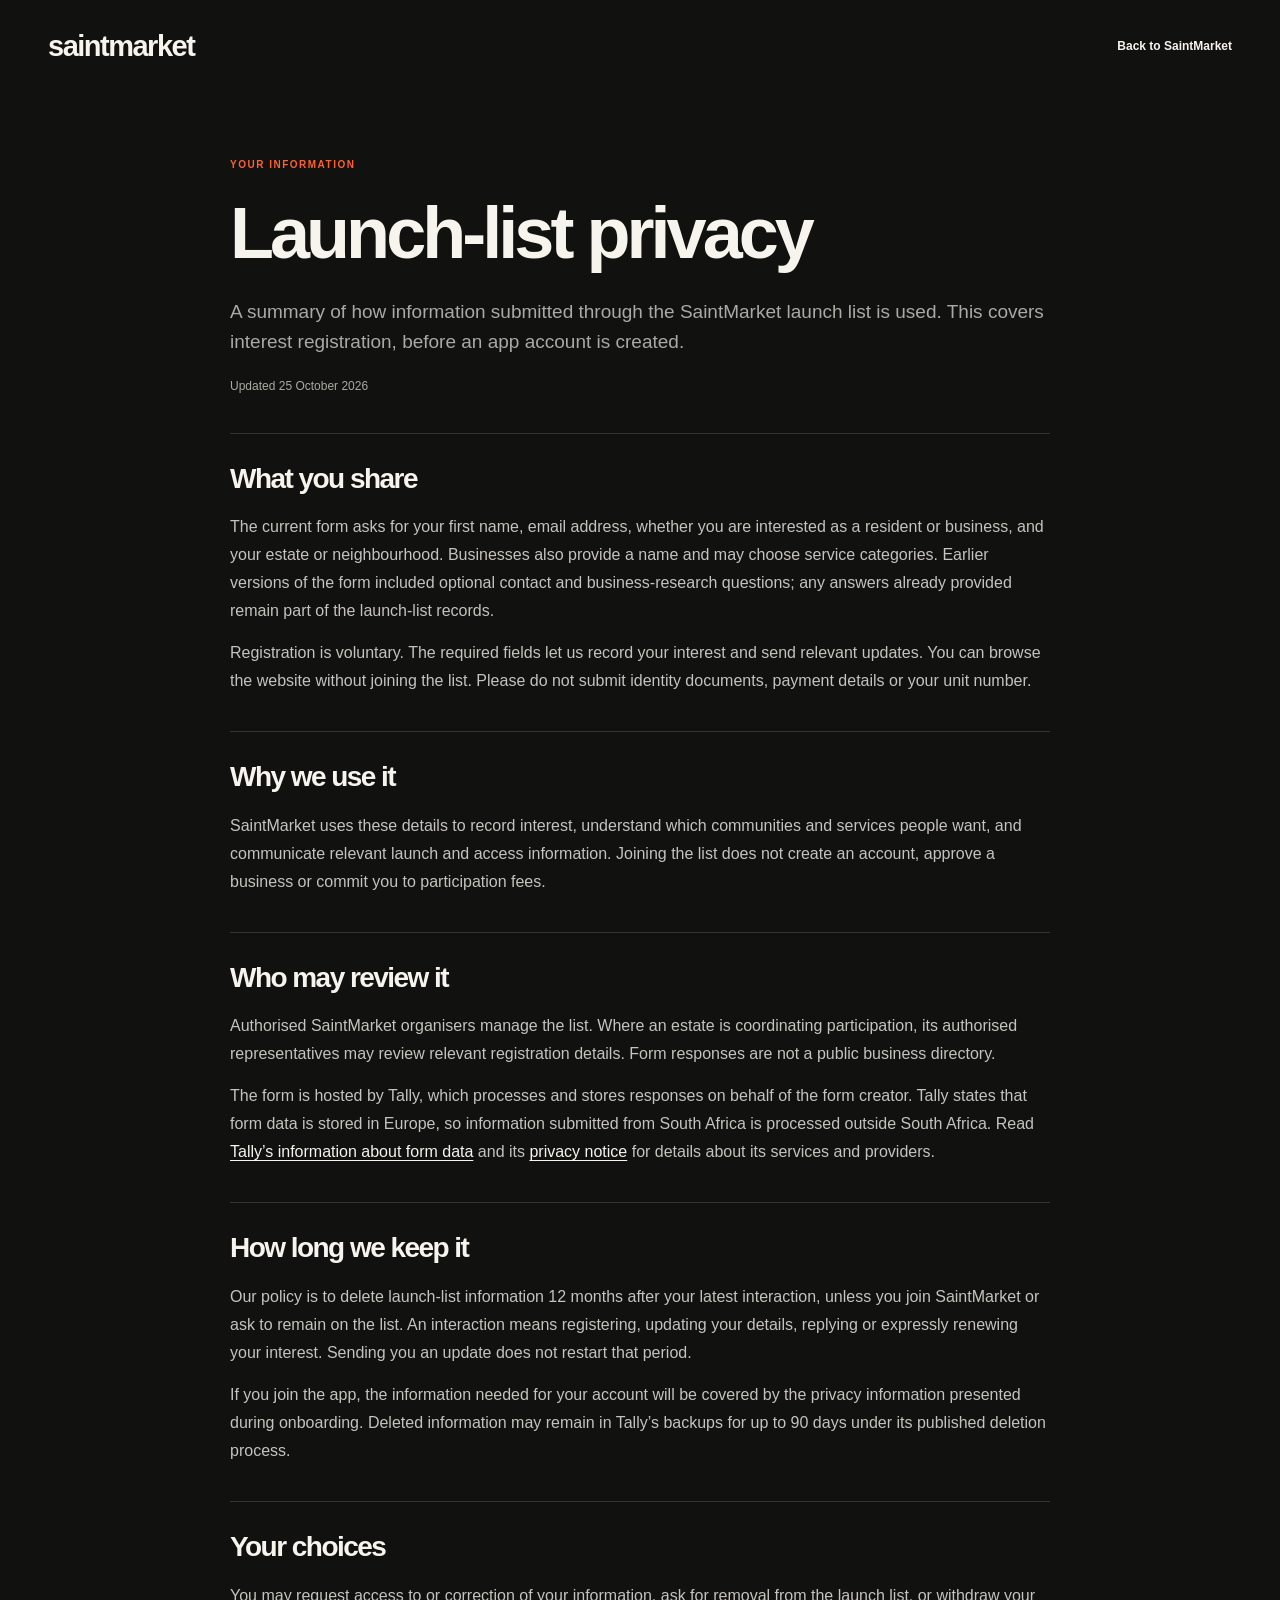
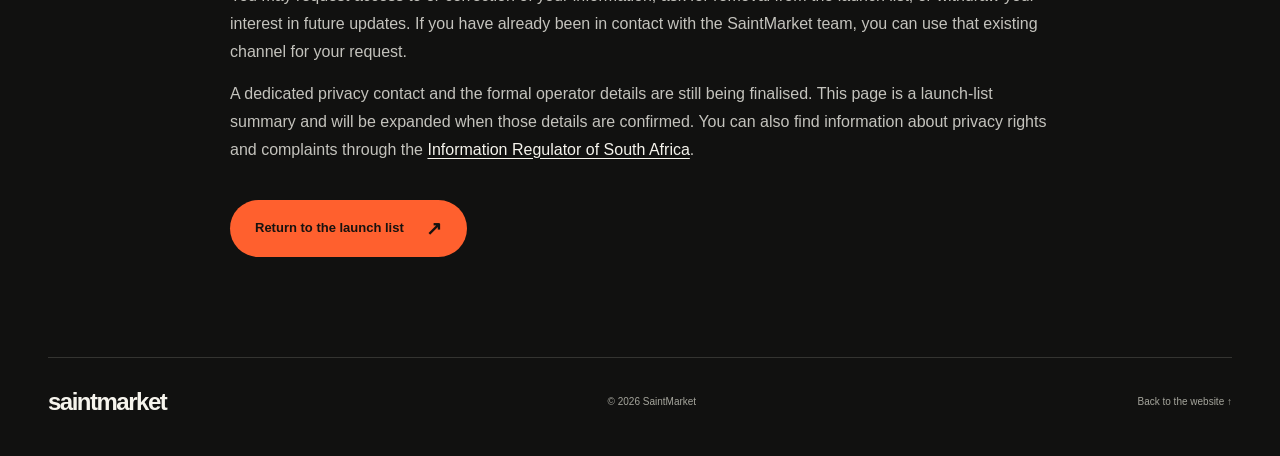
==== saintmarket 2/privacy.html @ 4dee45d3 "Clean up SaintMarket previews and add team and privacy information" ====
<!doctype html>
<html lang="en">
<head>
<meta charset="utf-8"><meta name="viewport" content="width=device-width,initial-scale=1">
<title>SaintMarket — Launch-list privacy</title>
<meta name="description" content="How SaintMarket uses launch-list information, who may review it and how long it is kept.">
<link rel="canonical" href="https://saintmarket.vercel.app/privacy.html">
<meta name="theme-color" content="#111110">
<link rel="icon" href="assets/favicon.svg" type="image/svg+xml">
<link rel="stylesheet" href="styles.css?v=9-trust">
</head>
<body>
<a class="skip" href="#main">Skip to content</a>
<header class="site-header"><a class="wordmark" href="/" aria-label="SaintMarket home">saintmarket</a><a class="text-link" href="/">Back to SaintMarket</a></header>
<main id="main" class="privacy-page wrap">
<p class="eyebrow">YOUR INFORMATION</p><h1>Launch-list privacy</h1>
<p class="privacy-intro">A summary of how information submitted through the SaintMarket launch list is used. This covers interest registration, before an app account is created.</p>
<p class="privacy-date">Updated 25 October 2026</p>
<section><h2>What you share</h2><p>The current form asks for your first name, email address, whether you are interested as a resident or business, and your estate or neighbourhood. Businesses also provide a name and may choose service categories. Earlier versions of the form included optional contact and business-research questions; any answers already provided remain part of the launch-list records.</p><p>Registration is voluntary. The required fields let us record your interest and send relevant updates. You can browse the website without joining the list. Please do not submit identity documents, payment details or your unit number.</p></section>
<section><h2>Why we use it</h2><p>SaintMarket uses these details to record interest, understand which communities and services people want, and communicate relevant launch and access information. Joining the list does not create an account, approve a business or commit you to participation fees.</p></section>
<section><h2>Who may review it</h2><p>Authorised SaintMarket organisers manage the list. Where an estate is coordinating participation, its authorised representatives may review relevant registration details. Form responses are not a public business directory.</p><p>The form is hosted by Tally, which processes and stores responses on behalf of the form creator. Tally states that form data is stored in Europe, so information submitted from South Africa is processed outside South Africa. Read <a href="https://tally.so/help/gdpr" target="_blank" rel="noopener noreferrer">Tally’s information about form data</a> and its <a href="https://tally.so/help/privacy-policy" target="_blank" rel="noopener noreferrer">privacy notice</a> for details about its services and providers.</p></section>
<section><h2>How long we keep it</h2><p>Our policy is to delete launch-list information 12 months after your latest interaction, unless you join SaintMarket or ask to remain on the list. An interaction means registering, updating your details, replying or expressly renewing your interest. Sending you an update does not restart that period.</p><p>If you join the app, the information needed for your account will be covered by the privacy information presented during onboarding. Deleted information may remain in Tally’s backups for up to 90 days under its published deletion process.</p></section>
<section><h2>Your choices</h2><p>You may request access to or correction of your information, ask for removal from the launch list, or withdraw your interest in future updates. If you have already been in contact with the SaintMarket team, you can use that existing channel for your request.</p><p>A dedicated privacy contact and the formal operator details are still being finalised. This page is a launch-list summary and will be expanded when those details are confirmed. You can also find information about privacy rights and complaints through the <a href="https://inforegulator.org.za/contact-us/" target="_blank" rel="noopener noreferrer">Information Regulator of South Africa</a>.</p></section>
<a class="button button-orange" href="https://tally.so/r/VL27Kj" target="_blank" rel="noopener noreferrer">Return to the launch list <span aria-hidden="true">↗</span></a>
</main>
<footer class="wrap"><a class="wordmark" href="/">saintmarket</a><span>© 2026 SaintMarket</span><a href="/">Back to the website ↑</a></footer>
</body></html>
---- saintmarket 2/styles.css ----
@charset "UTF-8";
/* Shared launch-list styling follows SaintMarket's charcoal, cream and orange palette. */
:root{--bg:#111110;--ink:#f6f4ed;--muted:#aaa9a2;--orange:#ff602e;--line:#343431;--paper:#f0eee6;--radius:28px;--max:1320px}*{box-sizing:border-box}html{scroll-behavior:smooth;scroll-padding-top:104px}body{margin:0;background:var(--bg);color:var(--ink);font-family:Arial,Helvetica,sans-serif;-webkit-font-smoothing:antialiased}a{color:inherit;text-decoration:none}button{font:inherit}button,a{-webkit-tap-highlight-color:transparent}button{cursor:pointer}button:focus-visible,a:focus-visible,[tabindex]:focus-visible{outline:3px solid var(--orange);outline-offset:5px}img{display:block;width:100%;height:auto}h1,h2,h3,p{margin:0}h1,h2,h3{font-weight:600;letter-spacing:-.055em}p{line-height:1.6}em{font-style:normal;color:var(--orange)}.wrap{width:min(var(--max),calc(100% - 96px));margin-inline:auto}.section-space{padding-block:110px}.eyebrow,.chapter,.story-kicker{font-size:10px;letter-spacing:.15em;font-weight:700;line-height:1.5}.eyebrow{color:var(--orange);margin-bottom:24px}.site-header{height:92px;max-width:1500px;padding:0 48px;display:flex;align-items:center;justify-content:space-between;gap:24px;margin:auto}.wordmark{font-size:29px;letter-spacing:-1.5px;font-weight:800;white-space:nowrap}.wordmark span{font-size:12px;color:var(--orange);vertical-align:top;display:inline-block;margin:5px 0 0 4px;letter-spacing:0}.site-header nav{display:flex;gap:30px;font-size:13px;color:#c4c3bd}.site-header nav a:hover,.text-link:hover{color:var(--orange)}.button{display:inline-flex;align-items:center;justify-content:center;gap:22px;border-radius:40px;padding:19px 25px;font-size:13px;font-weight:700;line-height:1.2;min-height:48px;transition:transform .2s,background .2s}.button:hover{transform:translateY(-3px)}.button span{font-size:19px;line-height:1}.button-small{padding:13px 20px;font-size:12px}.button-light{background:var(--ink);color:var(--bg)}.button-orange{background:var(--orange);color:#17120f}.button-orange:hover{background:#ff7e50}.button-dark{background:var(--bg);color:var(--ink)}.skip{position:fixed;left:12px;top:-100px;z-index:99;padding:14px;background:white;color:black}.skip:focus{top:10px}.hero{padding-top:30px}.launch-label{display:flex;gap:9px;align-items:center;justify-content:center;border:1px solid #41413a;border-radius:30px;width:fit-content;margin:0 auto;font-size:9px;letter-spacing:.1em;padding:10px 16px}.launch-label>span:last-child{margin-left:14px}.live-dot,.status-dot{display:inline-block;width:7px;height:7px;border-radius:50%;background:var(--orange);flex-shrink:0}.live-dot{box-shadow:0 0 0 4px #ff602e15}.hero-layout{display:grid;grid-template-columns:1fr 1fr;gap:12px;align-items:center;padding:66px 0 62px}.hero-copy{position:relative;z-index:2}.hero h1{font-size:clamp(65px,7.3vw,108px);line-height:.94;letter-spacing:-.073em}.hero .lead{font-size:16px;line-height:1.65;color:#b6b5ae;max-width:440px;margin-top:27px}.hero-actions{display:flex;flex-wrap:wrap;align-items:center;gap:22px;margin-top:30px}.text-link{display:inline-flex;align-items:center;gap:12px;font-size:12px;font-weight:600;min-height:44px}.fine{font-size:10px;color:#9b9a92;line-height:1.6}.hero .fine{margin-top:17px}.fine span{margin:0 8px}.hero-stage{height:600px;position:relative;isolation:isolate}.device{padding:7px;background:#20201f;border:1px solid #62625c;border-radius:36px;box-shadow:0 22px 50px #0003;overflow:hidden}.device img{border-radius:29px;background:#f7f7f7}.hero-front{position:absolute;width:47%;max-width:292px;top:57px;left:42%;transform:rotate(8deg);z-index:2}.hero-back{position:absolute;width:43%;max-width:266px;left:8%;top:17px;transform:rotate(-12deg);z-index:1}.hero-glow{position:absolute;width:92%;aspect-ratio:1;top:23px;left:3%;border-radius:50%;background:radial-gradient(circle,#ff602e33 0,#ff602e10 45%,transparent 68%);z-index:-1}.orbit{position:absolute;border:1px solid #6f422f;border-radius:50%;width:91%;aspect-ratio:1;left:4%;top:43px;z-index:-1}.orbit-two{width:115%;left:-8%;top:-20px;border-color:#343029}.floating-note{position:absolute;display:flex;gap:12px;align-items:center;background:var(--ink);color:#191917;padding:15px 19px;border-radius:13px;font-size:11px;line-height:1.6;box-shadow:0 15px 36px #0003;z-index:3}.floating-note strong{font-weight:600}.note-icon{border-radius:50%;width:31px;height:31px;background:#ffe0d2;color:#d34214;display:grid;place-items:center;font-size:19px}.note-top{right:-5px;top:33px;transform:rotate(3deg)}.note-bottom{bottom:26px;left:0;transform:rotate(-4deg)}.note-bottom .status-dot{background:#638332;box-shadow:0 0 0 6px #e2e9d4;margin:0 7px}.stage-caption{position:absolute;right:0;bottom:-10px;font-size:8px;color:#92918a;letter-spacing:.15em}.hero-baseline{display:flex;justify-content:space-between;align-items:center;padding:24px 0;border-top:1px solid var(--line);font-size:8px;letter-spacing:.14em;color:#a8a79e}.hero-baseline a span{display:inline-block;margin-left:15px;color:var(--orange);font-size:18px}.category-strip{margin-top:20px;background:var(--orange);color:#18140f;display:flex;justify-content:center;gap:32px;align-items:center;padding:21px 24px;font-size:13px;font-weight:600;overflow:hidden}.category-strip i{font-style:normal;font-size:22px}.section-heading{display:flex;gap:50px;justify-content:space-between;align-items:flex-end;margin-bottom:45px}.section-heading>div{flex:1}.section-heading>p,.section-heading>div+div{max-width:360px}.section-heading p:not(.eyebrow){font-size:14px;color:var(--muted);line-height:1.7}.section-heading h2,h2{font-size:clamp(40px,4.5vw,66px);line-height:1.03}.muted-heading{color:#85857e}.feature-tabs{display:flex;justify-content:center;gap:7px;width:fit-content;margin:0 auto 26px;padding:7px;border:1px solid #353530;border-radius:40px;background:#1b1b19}.feature-tabs button{border:0;background:transparent;color:#babbb2;padding:14px 23px;border-radius:28px;font-size:12px;min-height:44px;transition:background .2s,color .2s}.feature-tabs button[aria-selected=true]{background:var(--orange);color:#161310}.feature-tabs button:hover:not([aria-selected=true]){background:#33332f;color:white}.feature-tabs button span{margin-right:8px;font-size:16px}.feature-panel{min-height:580px;display:grid;grid-template-columns:44% 56%;border-radius:var(--radius);overflow:hidden;background:var(--paper);color:#1a1b16}.panel-copy{padding:64px 0 60px 55px;position:relative;z-index:2}.chapter{color:#776f61;font-size:9px}.panel-copy h3{font-size:clamp(32px,3.3vw,46px);line-height:1.08;margin:32px 0 24px}.panel-copy>p{font-size:14px;color:#6b6a61;max-width:360px}.panel-copy ul{list-style:none;padding:0;margin:26px 0 22px;font-size:11px;line-height:2.4}.panel-copy li::before{content:'↗';margin-right:12px;color:#cd4920}.round-link{display:flex;gap:18px;align-items:center;font-size:12px;font-weight:600}.round-link span{border:1px solid #b7b6ac;display:grid;place-items:center;border-radius:50%;height:34px;width:34px;font-size:17px}.panel-stage{position:relative;overflow:hidden;isolation:isolate;min-height:580px}.panel-ring{border-radius:50%;background:#deded0;width:480px;aspect-ratio:1;position:absolute;top:70px;left:10%;z-index:-1}.panel-big-word{position:absolute;top:32px;left:18%;font-size:100px;font-weight:700;letter-spacing:-.08em;color:#d4d3c6;z-index:-1}.panel-primary{position:absolute;width:235px;top:128px;left:17%;transform:rotate(-8deg);z-index:1}.panel-secondary{position:absolute;width:215px;top:91px;left:51%;transform:rotate(9deg)}.panel-tag{position:absolute;left:12%;bottom:35px;background:#fffdf6;box-shadow:0 8px 40px #0001;padding:15px 19px;border-radius:12px;display:flex;align-items:center;gap:10px;z-index:2;font-size:11px}.screen-caption{text-align:center;color:#85857d;font-size:9px;margin-top:15px}.feature-stories{padding-bottom:10px}.feature-stories .section-heading{align-items:end}.story-grid{display:grid;grid-template-columns:1fr 1fr;gap:20px}.story{border-radius:var(--radius);overflow:hidden;min-width:0;position:relative}.story-copy{padding:40px 42px 0;position:relative;z-index:3}.story-kicker{font-size:9px;letter-spacing:.12em;opacity:.68}.story h3{font-size:38px;line-height:1.05;margin:16px 0}.story p{font-size:13px;line-height:1.65;max-width:340px;opacity:.74}.story-art{height:340px;position:relative;margin-top:25px;overflow:hidden;isolation:isolate}.story-shop{background:#f6a986;color:#3b2016}.story-book{background:#dfded5;color:#292b21}.story-track{background:#232821;color:#eff1e6}.story-community{background:#d5ddbf;color:#293020}.story-device{position:absolute;width:234px;left:50%;top:22px;transform:translateX(-50%) rotate(-8deg);border-radius:31px;padding:6px}.story-device img{border-radius:25px}.art-outline{position:absolute;font-size:142px;letter-spacing:-.07em;line-height:1;left:50%;transform:translateX(-50%) rotate(-12deg);top:70px;color:transparent;-webkit-text-stroke:1px #b7603c;z-index:-1;font-weight:800}.art-sticker{position:absolute;right:24px;top:150px;background:#ff6236;color:#351b11;width:104px;height:104px;border-radius:50%;display:grid;place-items:center;transform:rotate(15deg);font-size:11px;font-weight:700;text-align:center;line-height:1.5}.booking-back{position:absolute;width:209px;left:14%;top:5px;transform:rotate(-10deg)}.booking-front{position:absolute;width:211px;left:48%;top:64px;transform:rotate(9deg)}.tracking-art .story-device{transform:translateX(-50%) rotate(8deg)}.route-path{position:absolute;border:2px dashed #727c4c;width:80%;height:190px;top:80px;left:10%;border-radius:90px;transform:rotate(-18deg)}.delivery-label{position:absolute;left:22px;top:214px;z-index:2;border-radius:11px;padding:13px 18px;background:#e3e9cb;color:#272f18;font-size:10px;box-shadow:0 10px 30px #0002;transform:rotate(-5deg)}.delivery-label span{font-size:18px;margin-right:10px}.community-circle{border:1px solid #b0bba1;border-radius:50%;position:absolute;width:360px;aspect-ratio:1;top:20px;left:50%;transform:translateX(-50%);z-index:-1}.circle-two{width:490px;top:-45px}.community-art .story-device{transform:translateX(-50%) rotate(6deg)}.community-sticker{position:absolute;right:28px;top:168px;transform:rotate(-9deg);background:#edf0df;padding:17px 21px;border-radius:15px;font-size:25px;font-weight:600;line-height:1;letter-spacing:-1.4px;box-shadow:0 8px 30px #0001}.local-section{text-align:center}.local-section h2{max-width:830px;margin:auto}.stats{display:grid;grid-template-columns:repeat(3,1fr);margin:54px 0 26px;border-block:1px solid var(--line);padding:30px 0}.stats>div+div{border-left:1px solid var(--line)}.stats strong{display:block;font-size:65px;letter-spacing:-.06em;font-weight:500;line-height:1.1}.stats span{display:block;margin-top:10px;color:var(--muted);font-size:10px}.business-section{background:#1a1b18;border-block:1px solid #2e3029}.business-section .text-link{margin-top:15px;color:var(--orange)}.business-grid{display:grid;grid-template-columns:repeat(3,1fr);column-gap:50px;row-gap:37px;margin-top:57px}.business-grid article{border-top:1px solid #414338;padding-top:20px}.business-grid article>span{font-size:8px;color:#a5ac93;letter-spacing:.14em}.business-grid h3{font-size:23px;font-weight:500;letter-spacing:-.04em;margin:18px 0 12px}.business-grid p{font-size:12px;color:#a4a699;max-width:270px}.join-card{background:var(--paper);color:#22221b;border-radius:var(--radius);padding:54px}.join .eyebrow{color:#b4411c;font-size:9px}.join-top{display:flex;justify-content:space-between;gap:35px;align-items:center}.join h2{font-size:65px}.join-top p:not(.eyebrow){font-size:13px;color:#66645a;margin-top:24px}.join .button{white-space:nowrap}.offer-grid{display:grid;grid-template-columns:1fr 1fr 1fr;gap:30px;margin-top:55px}.offer-grid>div{border-top:1px solid #bcbbae;padding-top:23px}.offer-grid span{font-size:8px;letter-spacing:.12em;color:#66645a}.offer-grid strong{display:block;font-size:25px;letter-spacing:-.04em;margin:14px 0;font-weight:600}.offer-grid p{font-size:12px;color:#66645a;max-width:270px}.join-foot{display:flex;gap:10px;align-items:center;border-top:1px solid #d6d5ca;margin-top:35px;padding-top:22px;font-size:10px;color:#66645a}.closing{text-align:center;padding:10px 0 105px}.closing h2{font-size:clamp(66px,9vw,127px);line-height:.92;letter-spacing:-.073em;position:relative;display:inline-block}.closing-spark{display:inline-block;position:absolute;right:-100px;bottom:5px;color:var(--orange);font-size:100px;font-weight:400;transform:rotate(15deg)}.closing .button{display:flex;width:fit-content;margin:36px auto 0}footer{display:flex;justify-content:space-between;align-items:center;border-top:1px solid var(--line);padding:30px 0 40px;gap:20px}footer p{font-size:8px;letter-spacing:.16em;color:#8f8f86}footer>span,footer>a:last-child{font-size:10px;color:#a5a59c}footer .wordmark{font-size:24px}
@media(min-width:1500px){.hero-layout{gap:50px}.hero-stage{height:630px}.hero-front{top:70px}.note-bottom{bottom:35px}.panel-primary{width:252px}.panel-secondary{width:236px}}
@media(max-width:1100px){.wrap{width:calc(100% - 64px)}.site-header{padding:0 32px}.hero h1{font-size:79px}.hero-stage{height:510px}.hero-front{top:85px;left:42%;width:49%}.hero-back{top:40px;left:5%;width:46%}.note-top{top:24px;right:0}.note-bottom{bottom:0}.stage-caption{bottom:-28px;font-size:7px}.hero .lead{font-size:14px}.hero-actions{gap:12px}.hero-actions .button{font-size:11px;padding-inline:19px}.category-strip{gap:20px;font-size:11px}.panel-copy{padding:48px 0 45px 35px}.panel-copy h3{font-size:35px}.panel-copy>p{font-size:13px}.panel-primary{width:205px;left:12%;top:143px}.panel-secondary{width:190px;left:48%;top:105px}.panel-stage,.feature-panel{min-height:560px}.panel-tag{left:5%;font-size:10px}.story-copy{padding:32px 30px 0}.story h3{font-size:33px}.story-device{width:218px}.booking-back{width:190px;left:8%}.booking-front{width:192px;left:45%}.business-grid{column-gap:30px}.join-card{padding:40px}.join h2{font-size:57px}.join-top{align-items:flex-start}.join-top .button{font-size:11px;margin-top:55px}.offer-grid{gap:25px}.offer-grid strong{font-size:23px}}
@media(max-width:800px){.wrap{width:calc(100% - 40px)}.site-header{height:80px;padding:0 20px}.wordmark{font-size:25px}.site-header nav{gap:17px;font-size:11px}.site-header nav a:last-child{display:none}.button-small{font-size:10px;padding-inline:15px}.hero{padding-top:15px}.hero-layout{grid-template-columns:1fr;padding:44px 0 48px;gap:40px}.hero-copy{text-align:center}.hero h1{font-size:clamp(67px,11vw,90px)}.hero .lead{max-width:460px;margin:25px auto 0;font-size:15px}.hero-actions{justify-content:center;gap:23px}.hero-stage{width:520px;max-width:95%;height:590px;margin:0 auto}.hero-back{width:44%;left:8%;top:15px}.hero-front{width:48%;left:42%;top:60px}.note-top{right:0;top:32px}.note-bottom{bottom:35px;left:0}.stage-caption{bottom:0}.orbit{top:32px}.orbit-two{top:-15px;width:104%;left:-2%}.category-strip{flex-wrap:wrap;gap:13px 18px;font-size:11px}.category-strip i{font-size:15px}.category-strip>span:last-child,.category-strip>i:nth-last-child(2){display:none}.section-space{padding-block:80px}.section-heading{gap:30px;align-items:flex-start}.section-heading>p,.section-heading>div+div{max-width:285px}.section-heading h2{font-size:42px}.section-heading p:not(.eyebrow){font-size:12px}.eyebrow{font-size:8px;margin-bottom:18px}.feature-tabs{gap:3px;padding:5px}.feature-tabs button{padding:12px 18px;font-size:11px}.feature-tabs button span{margin-right:5px}.feature-panel{grid-template-columns:1fr 1fr}.panel-copy{padding:36px 0 36px 27px}.panel-copy h3{font-size:30px;margin:23px 0 18px}.panel-copy>p{font-size:12px}.panel-copy li{font-size:10px;line-height:1.6;margin-bottom:9px}.panel-stage{min-height:530px}.panel-primary{width:180px;left:5%;top:169px}.panel-secondary{width:163px;left:43%;top:80px}.panel-tag{font-size:8px;left:0;bottom:25px;padding:13px}.panel-ring{left:-30%;width:420px}.panel-big-word{font-size:75px;left:6%;top:24px}.story-grid{gap:14px}.story-copy{padding:28px 25px 0}.story h3{font-size:29px}.story p{font-size:12px}.story-art{height:300px}.story-device{width:187px}.booking-back{width:167px;left:6%}.booking-front{width:167px;left:43%;top:64px}.art-sticker{width:78px;height:78px;font-size:9px;right:12px;top:140px}.art-outline{font-size:102px}.community-sticker{font-size:20px;padding:14px;right:15px;top:175px}.delivery-label{left:10px;padding:10px;font-size:8px}.stats strong{font-size:52px}.business-grid{grid-template-columns:repeat(2,1fr);gap:30px}.join-top{display:block}.join-top .button{margin-top:26px}.offer-grid strong{font-size:22px}.join-card{padding:35px}.closing{padding-bottom:75px}.closing-spark{font-size:65px;right:-65px}footer{flex-wrap:wrap}footer p{display:none}}
@media(max-width:580px){html{scroll-padding-top:25px}.wrap{width:calc(100% - 36px)}.site-header{padding:0 18px;height:75px;gap:10px}.site-header .wordmark{font-size:24px}.site-header nav{display:none}.site-header .button{gap:9px;font-size:9px;padding:12px 14px;min-height:40px}.launch-label{font-size:7px;padding:9px 12px;letter-spacing:.075em;gap:7px}.launch-label>span:last-child{margin-left:4px}.hero{padding-top:12px}.hero-layout{padding-top:35px;gap:30px;padding-bottom:32px}.hero .eyebrow{font-size:8px;margin-bottom:19px}.hero h1{font-size:clamp(61px,14vw,79px)}.hero .lead{font-size:13px;line-height:1.7;max-width:360px;margin-top:24px}.hero-actions{flex-direction:column;gap:6px;margin-top:24px}.hero-actions .button{font-size:12px;padding:18px 24px}.hero .fine{font-size:9px;margin-top:8px}.hero-stage{height:440px;width:100%;max-width:390px}.hero-back{width:44%;left:7%;top:31px;transform:rotate(-10deg)}.hero-front{width:48%;left:43%;top:71px;transform:rotate(8deg)}.device{padding:5px;border-radius:25px}.device img{border-radius:20px}.hero-stage .orbit{top:49px}.hero-stage .orbit-two{top:25px}.floating-note{padding:10px 12px;font-size:8px;gap:8px;border-radius:10px}.note-top{right:0;top:15px}.note-icon{height:25px;width:25px;font-size:16px}.note-bottom{left:2px;bottom:26px}.stage-caption{bottom:0;font-size:6px;right:4px}.hero-baseline{font-size:6px;padding-block:17px;letter-spacing:.08em;gap:15px}.hero-baseline a span{margin-left:4px;font-size:14px}.category-strip{margin-top:10px;font-size:10px;gap:12px;padding:18px}.category-strip>span:nth-last-child(3),.category-strip>i:nth-last-child(4){display:none}.section-space{padding-block:65px}.section-heading{display:block;margin-bottom:28px}.section-heading h2,h2{font-size:42px}.section-heading>p,.section-heading>div+div{max-width:none;margin-top:20px}.section-heading p:not(.eyebrow){font-size:13px;max-width:370px}.feature-tabs{width:100%;justify-content:space-between;gap:0;padding:5px;margin-bottom:17px}.feature-tabs button{font-size:10px;padding:10px 12px;min-height:42px}.feature-tabs button span{display:none}.feature-panel{grid-template-columns:1fr;border-radius:23px}.panel-copy{padding:32px 28px 18px}.panel-copy h3{font-size:35px;margin:20px 0 18px}.panel-copy>p{font-size:13px;max-width:100%}.panel-copy ul{margin:20px 0}.panel-copy li{font-size:11px;margin-bottom:11px}.round-link{font-size:11px}.panel-stage{min-height:410px}.panel-primary{width:49%;max-width:220px;left:11%;top:80px;transform:rotate(-8deg)}.panel-secondary{width:45%;max-width:207px;left:47%;top:47px;transform:rotate(9deg)}.panel-ring{width:100%;top:45px;left:8%}.panel-big-word{font-size:82px;top:0;left:13%}.panel-tag{left:7%;bottom:20px;font-size:9px;padding:13px 16px}.screen-caption{font-size:8px;margin-top:14px}.story-grid{grid-template-columns:1fr;gap:20px}.story{border-radius:23px}.story-copy{padding:30px 28px 0}.story h3{font-size:36px}.story p{font-size:13px;max-width:310px}.story-art{height:345px;margin-top:27px}.story-device{width:224px;top:14px}.booking-back{width:205px;left:8%;top:4px}.booking-front{width:207px;left:45%;top:65px}.art-outline{font-size:135px}.art-sticker{right:20px;top:156px;width:88px;height:88px}.community-sticker{font-size:23px;padding:17px;right:20px;top:185px}.delivery-label{font-size:10px;padding:12px 15px;top:223px;left:20px}.local-section h2{font-size:39px}.local-section h2 br{display:none}.stats{grid-template-columns:1fr;padding:0;margin:35px 0 20px;text-align:left}.stats>div{display:flex;justify-content:space-between;align-items:center;padding:20px 4px;gap:20px}.stats>div+div{border-left:0;border-top:1px solid var(--line)}.stats strong{font-size:47px}.stats span{max-width:125px;text-align:right;font-size:10px;margin:0}.local-section .fine{font-size:8px;max-width:320px;margin:auto}.business-grid{gap:29px 20px;margin-top:35px}.business-grid h3{font-size:22px;line-height:1.1}.business-grid article>span{font-size:7px}.business-grid p{font-size:11px}.join-card{padding:30px 25px;border-radius:23px}.join .eyebrow{font-size:8px}.join h2{font-size:49px}.join-top p:not(.eyebrow){font-size:12px}.join-top .button{width:100%;font-size:11px;gap:12px}.offer-grid{grid-template-columns:1fr;gap:25px;margin-top:35px}.offer-grid>div{padding-top:20px}.offer-grid strong{font-size:28px;margin:10px 0}.offer-grid p{max-width:none;font-size:12px}.join-foot{font-size:9px;align-items:flex-start;line-height:1.5}.join-foot .status-dot{margin-top:3px}.closing{padding-top:0;padding-bottom:65px}.closing h2{font-size:76px}.closing-spark{font-size:43px;right:-30px;bottom:6px}.closing .eyebrow{font-size:7px}.closing .button{font-size:12px;margin-top:30px}footer{display:grid;grid-template-columns:1fr auto;gap:22px;padding:26px 0}footer .wordmark{grid-column:1/-1;font-size:28px}footer>span,footer>a:last-child{font-size:9px}}
@media(max-width:360px){.hero h1{font-size:59px}.hero-stage{height:375px}.note-bottom{bottom:15px}.feature-tabs button{padding-inline:10px;font-size:9px}.panel-copy{padding-inline:22px}.panel-copy h3{font-size:31px}.panel-stage{min-height:350px}.story-copy{padding-inline:23px}.story h3{font-size:32px}.booking-back{width:175px}.booking-front{width:178px}.story-art{height:310px}.story-device{width:200px}.closing h2{font-size:64px}.closing-spark{right:-27px;font-size:35px}.join h2{font-size:43px}.business-grid{grid-template-columns:1fr}.business-grid p{max-width:none}}
@media(prefers-reduced-motion:reduce){html{scroll-behavior:auto}*,*::before,*::after{transition:none!important;animation:none!important}.button:hover{transform:none}}
/* Keep the closing decoration within narrow viewports. */
@media(max-width:580px){.closing-spark{right:-8px;bottom:5px;font-size:34px}}
@media(max-width:360px){.closing-spark{right:-5px;font-size:30px}}
@media(min-width:801px){.orbit-two{width:112%}.hero-stage{height:660px}.hero-front{max-width:270px}.hero-back{max-width:250px}.stage-caption{bottom:-8px}}
@media(min-width:801px) and (max-width:1100px){.hero-stage{height:560px}}

/* Scroll motion composes with the original device rotations and sizing. */
.reading-progress{position:fixed;inset:0 0 auto;height:3px;z-index:100;pointer-events:none;opacity:0;transition:opacity .25s}
.reading-progress span{display:block;height:100%;background:var(--orange);transform:scaleX(0);transform-origin:left center}
.has-motion .reading-progress{opacity:1}
.has-motion :is(.hero-stage,.panel-stage,.story-art,.closing) :is(.device,.floating-note,.art-sticker,.community-sticker,.delivery-label,.closing-spark){translate:0 var(--drift,0px);rotate:var(--tilt,0deg)}
.scroll-reveal{transition:opacity .72s cubic-bezier(.2,.7,.2,1),translate .72s cubic-bezier(.2,.7,.2,1);transition-delay:var(--reveal-delay,0ms)}
.has-motion .scroll-reveal.reveal-pending{opacity:0;translate:0 30px}
.has-motion [data-scroll-word]{opacity:var(--word-opacity,1)}
.motion-toggle{appearance:none;background:none;color:#aaa99f;border:1px solid #43433c;border-radius:24px;min-height:36px;padding:8px 12px;font:inherit;font-size:10px;white-space:nowrap}
.motion-toggle:hover:not(:disabled){border-color:var(--orange);color:var(--orange)}
.motion-toggle:disabled{cursor:default;color:#8f8f86}
.motion-toggle[hidden]{display:none}
@media(max-width:800px){.scroll-reveal{transition-duration:.55s}.has-motion .scroll-reveal.reveal-pending{translate:0 17px}}
@media(max-width:580px){.motion-toggle{grid-row:3;grid-column:1;justify-self:start}footer>a:last-child{grid-row:2;grid-column:2}.reading-progress{height:2px}}
@media(prefers-reduced-motion:reduce){.reading-progress{display:none}.scroll-reveal.reveal-pending{opacity:1!important;translate:none!important}[data-scroll-word]{opacity:1!important}.has-motion :is(.hero-stage,.panel-stage,.story-art,.closing) :is(.device,.floating-note,.art-sticker,.community-sticker,.delivery-label,.closing-spark){translate:none;rotate:none}}

.local-copy{max-width:610px;margin:24px auto 0;color:var(--muted);font-size:16px;line-height:1.7}
@media(max-width:580px){.local-copy{font-size:14px;margin-top:20px}}

/* Full-launch content uses the existing SaintMarket palette and type scale. */
.local-benefits strong{font-size:clamp(30px,3.8vw,52px)}
.local-benefits>div{padding-inline:20px}
.local-benefits span{max-width:240px;margin-inline:auto;font-size:12px;line-height:1.6}
.estate-notes{display:grid;grid-template-columns:1fr 1fr;gap:40px;border-top:1px solid var(--line);padding-top:28px}
.estate-notes p{font-size:13px;line-height:1.7;color:var(--muted);max-width:480px}
.estate-notes strong{display:block;color:var(--ink);font-size:16px;letter-spacing:-.02em;margin-bottom:8px}
.faq-section{padding-bottom:100px}
.faq-list{border-top:1px solid var(--line)}
.faq-list details{border-bottom:1px solid var(--line);padding:0 4px}
.faq-list summary{position:relative;padding:25px 36px 25px 0;font-size:18px;font-weight:500;letter-spacing:-.025em;cursor:pointer;list-style:none;line-height:1.4}
.faq-list summary::-webkit-details-marker{display:none}
.faq-list summary::after{content:'+';position:absolute;right:5px;top:23px;font-size:24px;color:var(--orange)}
.faq-list details[open] summary::after{content:'−'}
.faq-list summary:focus-visible{outline:3px solid var(--orange);outline-offset:3px;border-radius:4px}
.faq-list details p{max-width:760px;padding:0 35px 26px 0;color:var(--muted);font-size:14px;line-height:1.75}
@media(max-width:580px){.local-benefits>div{padding:20px 4px}.local-benefits strong{font-size:35px}.local-benefits span{margin:0;max-width:135px;font-size:11px}.estate-notes{grid-template-columns:1fr;gap:25px}.faq-section{padding-bottom:65px}.faq-list summary{font-size:17px;padding-block:21px}.faq-list summary::after{top:19px}.faq-list details p{font-size:13px}.join h2{font-size:43px}.join .button{white-space:normal}}
@media(max-width:360px){.local-benefits strong{font-size:29px}.local-benefits span{max-width:117px}.join h2{font-size:32px}}

/* Short, ordered explanations of the product and launch-list journey. */
.app-steps,.next-steps{list-style:none;padding-left:0}
.app-steps>li{padding:8px 24px}
.app-steps>li+li{border-left:1px solid var(--line)}
.app-steps .step-number{color:var(--orange);font-size:10px;font-weight:700;letter-spacing:.1em;margin:0 auto 18px}
.app-steps strong{font-size:clamp(28px,3.1vw,43px)}
.app-steps li>span:last-child{max-width:250px;margin-top:14px}
.next-steps>li{border-top:1px solid #bcbbae;padding-top:23px}
.business-grid{grid-template-columns:repeat(4,1fr);column-gap:32px}
@media(max-width:1100px){.business-grid{grid-template-columns:repeat(2,1fr)}}
@media(max-width:580px){.app-steps>li{padding:24px 4px}.app-steps>li+li{border-left:0;border-top:1px solid var(--line)}.app-steps span{text-align:left;max-width:none;margin-inline:0}.app-steps .step-number{margin:0 0 10px}.app-steps li>span:last-child{max-width:290px;margin-top:10px;font-size:12px}.app-steps strong{font-size:34px}.next-steps>li{padding-top:20px}}
@media(max-width:360px){.business-grid{grid-template-columns:1fr}}

/* Team and launch-list privacy content. */
.team-section{border-top:1px solid var(--line)}.team-grid{display:grid;grid-template-columns:repeat(3,1fr);gap:40px}.team-grid article{border-top:1px solid var(--line);padding-top:24px}.team-grid h3{font-size:28px;margin-bottom:15px}.team-grid p,.team-note{font-size:14px;color:var(--muted);line-height:1.7}.team-note{margin-top:30px;max-width:740px}.join-foot a,.privacy-page a:not(.button){text-decoration:underline;text-underline-offset:3px}.footer-link{font-size:11px;color:var(--muted)}.privacy-page{max-width:820px;padding-top:65px;padding-bottom:100px}.privacy-page h1{font-size:clamp(40px,6vw,72px);line-height:1.05}.privacy-intro{font-size:19px;color:var(--muted);margin-top:25px}.privacy-date{font-size:12px;color:var(--muted);margin-top:20px}.privacy-page section{border-top:1px solid var(--line);padding-top:28px;margin-top:36px}.privacy-page h2{font-size:28px;line-height:1.2;margin-bottom:18px}.privacy-page section p{font-size:16px;color:#c4c3bd;line-height:1.75;margin-top:14px}.privacy-page .button{margin-top:36px}.privacy-page a:not(.button){color:var(--ink)}
@media(max-width:580px){.team-grid{grid-template-columns:1fr;gap:28px}.team-grid h3{font-size:26px}.privacy-page{padding-top:35px;padding-bottom:65px}.privacy-intro{font-size:17px}.privacy-page section p{font-size:14px}.privacy-page h2{font-size:25px}footer .footer-link{min-height:32px;display:flex;align-items:center}}
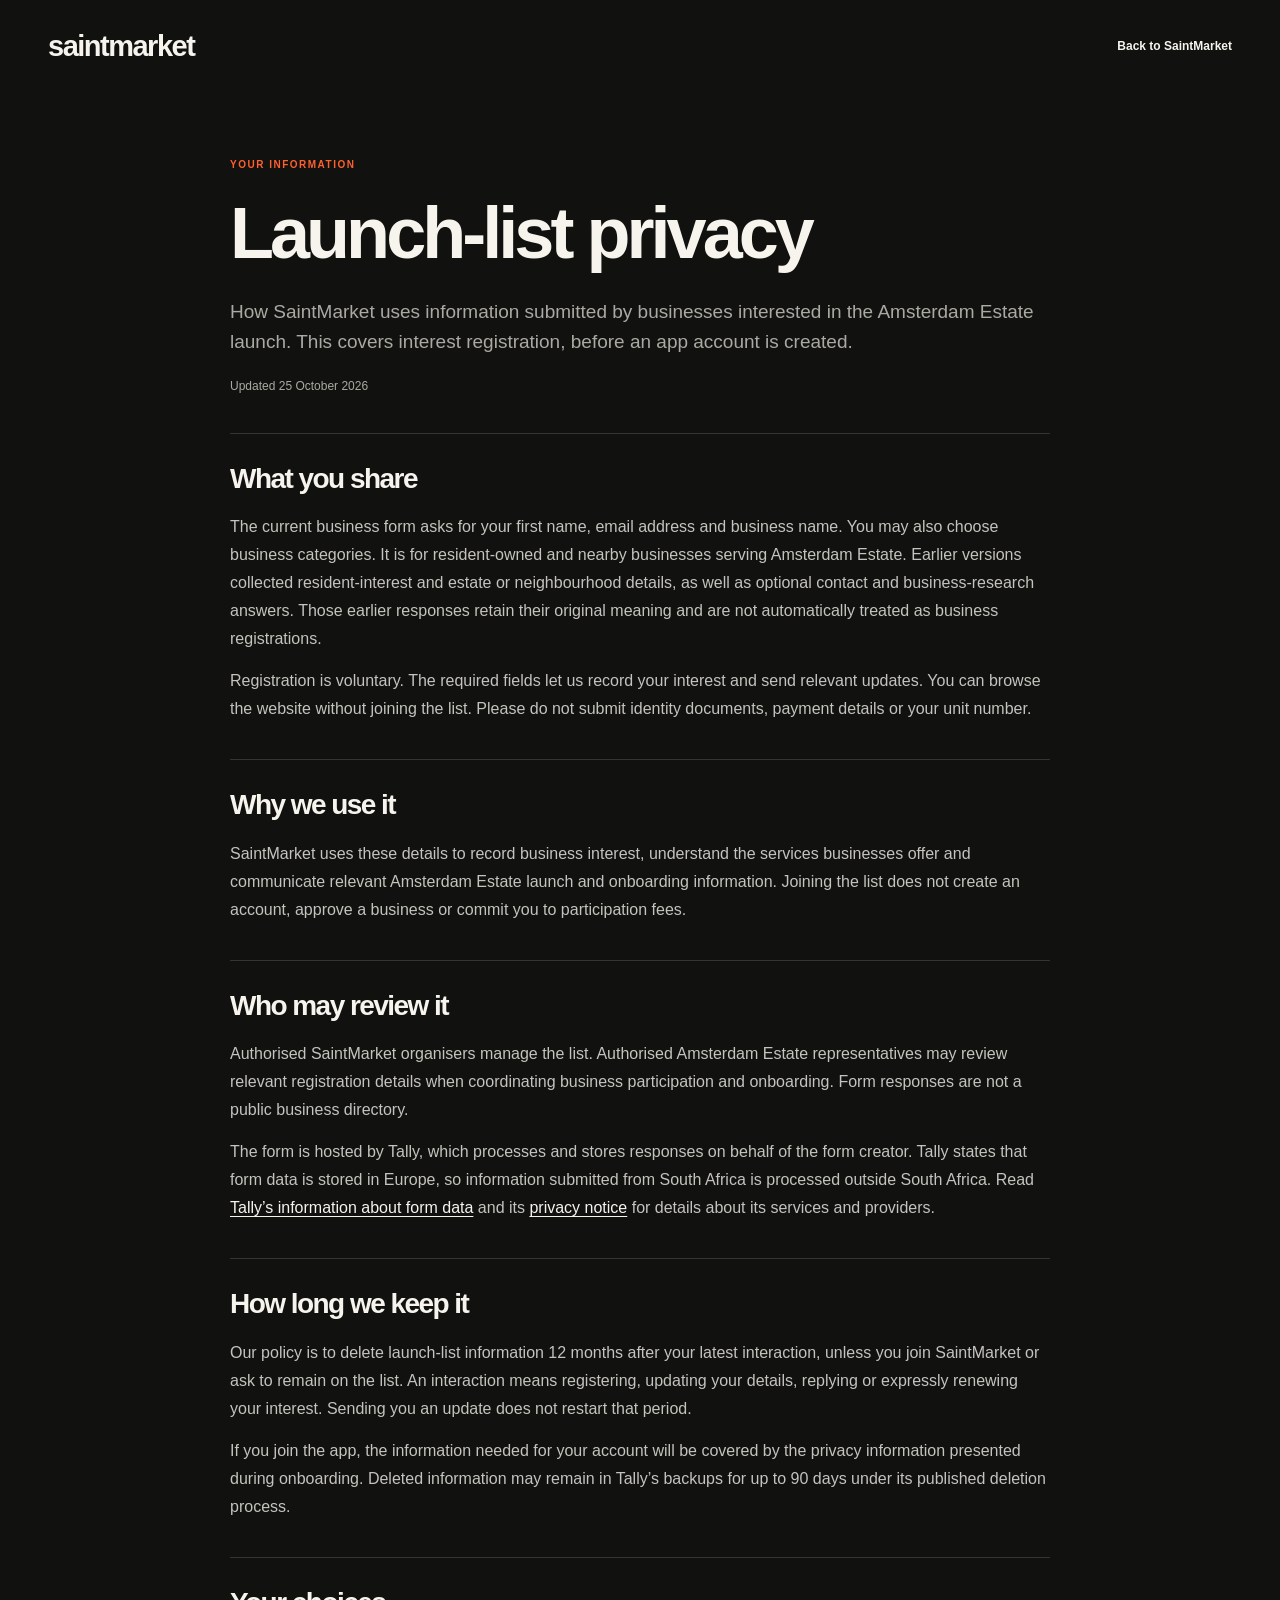
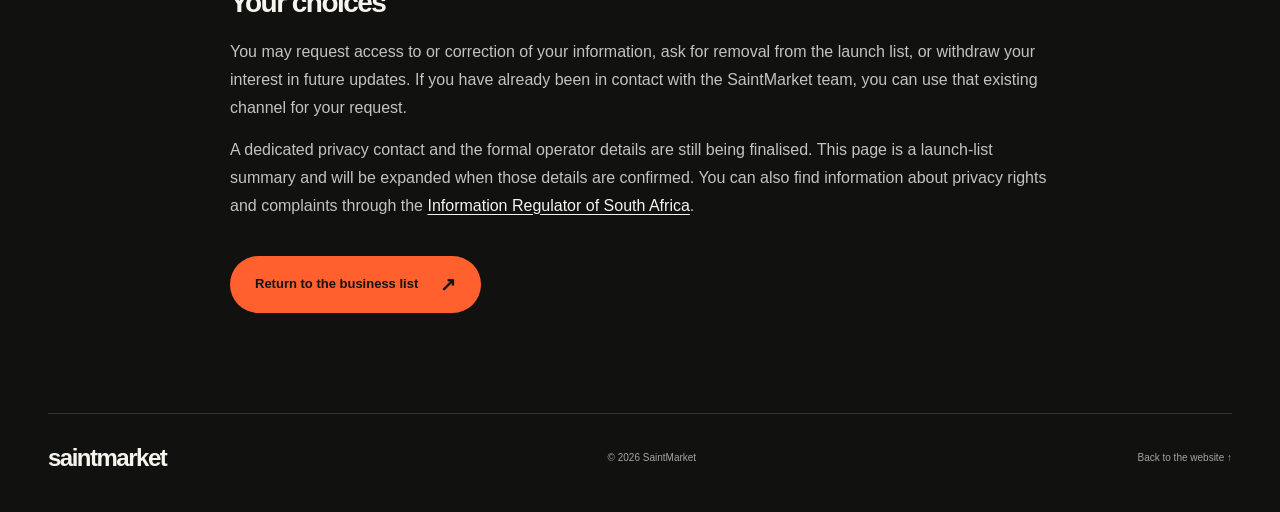
==== commit c8689627: "Focus launch registration on businesses serving Amsterdam Estate" ====
--- a/saintmarket 2/privacy.html
+++ b/saintmarket 2/privacy.html
@@ -2,7 +2,7 @@
 <html lang="en">
 <head>
 <meta charset="utf-8"><meta name="viewport" content="width=device-width,initial-scale=1">
-<title>SaintMarket — Launch-list privacy</title>
+<title>SaintMarket — Amsterdam business launch-list privacy</title>
 <meta name="description" content="How SaintMarket uses launch-list information, who may review it and how long it is kept.">
 <link rel="canonical" href="https://saintmarket.vercel.app/privacy.html">
 <meta name="theme-color" content="#111110">
@@ -14,14 +14,14 @@
 <header class="site-header"><a class="wordmark" href="/" aria-label="SaintMarket home">saintmarket</a><a class="text-link" href="/">Back to SaintMarket</a></header>
 <main id="main" class="privacy-page wrap">
 <p class="eyebrow">YOUR INFORMATION</p><h1>Launch-list privacy</h1>
-<p class="privacy-intro">A summary of how information submitted through the SaintMarket launch list is used. This covers interest registration, before an app account is created.</p>
+<p class="privacy-intro">How SaintMarket uses information submitted by businesses interested in the Amsterdam Estate launch. This covers interest registration, before an app account is created.</p>
 <p class="privacy-date">Updated 25 October 2026</p>
-<section><h2>What you share</h2><p>The current form asks for your first name, email address, whether you are interested as a resident or business, and your estate or neighbourhood. Businesses also provide a name and may choose service categories. Earlier versions of the form included optional contact and business-research questions; any answers already provided remain part of the launch-list records.</p><p>Registration is voluntary. The required fields let us record your interest and send relevant updates. You can browse the website without joining the list. Please do not submit identity documents, payment details or your unit number.</p></section>
-<section><h2>Why we use it</h2><p>SaintMarket uses these details to record interest, understand which communities and services people want, and communicate relevant launch and access information. Joining the list does not create an account, approve a business or commit you to participation fees.</p></section>
-<section><h2>Who may review it</h2><p>Authorised SaintMarket organisers manage the list. Where an estate is coordinating participation, its authorised representatives may review relevant registration details. Form responses are not a public business directory.</p><p>The form is hosted by Tally, which processes and stores responses on behalf of the form creator. Tally states that form data is stored in Europe, so information submitted from South Africa is processed outside South Africa. Read <a href="https://tally.so/help/gdpr" target="_blank" rel="noopener noreferrer">Tally’s information about form data</a> and its <a href="https://tally.so/help/privacy-policy" target="_blank" rel="noopener noreferrer">privacy notice</a> for details about its services and providers.</p></section>
+<section><h2>What you share</h2><p>The current business form asks for your first name, email address and business name. You may also choose business categories. It is for resident-owned and nearby businesses serving Amsterdam Estate. Earlier versions collected resident-interest and estate or neighbourhood details, as well as optional contact and business-research answers. Those earlier responses retain their original meaning and are not automatically treated as business registrations.</p><p>Registration is voluntary. The required fields let us record your interest and send relevant updates. You can browse the website without joining the list. Please do not submit identity documents, payment details or your unit number.</p></section>
+<section><h2>Why we use it</h2><p>SaintMarket uses these details to record business interest, understand the services businesses offer and communicate relevant Amsterdam Estate launch and onboarding information. Joining the list does not create an account, approve a business or commit you to participation fees.</p></section>
+<section><h2>Who may review it</h2><p>Authorised SaintMarket organisers manage the list. Authorised Amsterdam Estate representatives may review relevant registration details when coordinating business participation and onboarding. Form responses are not a public business directory.</p><p>The form is hosted by Tally, which processes and stores responses on behalf of the form creator. Tally states that form data is stored in Europe, so information submitted from South Africa is processed outside South Africa. Read <a href="https://tally.so/help/gdpr" target="_blank" rel="noopener noreferrer">Tally’s information about form data</a> and its <a href="https://tally.so/help/privacy-policy" target="_blank" rel="noopener noreferrer">privacy notice</a> for details about its services and providers.</p></section>
 <section><h2>How long we keep it</h2><p>Our policy is to delete launch-list information 12 months after your latest interaction, unless you join SaintMarket or ask to remain on the list. An interaction means registering, updating your details, replying or expressly renewing your interest. Sending you an update does not restart that period.</p><p>If you join the app, the information needed for your account will be covered by the privacy information presented during onboarding. Deleted information may remain in Tally’s backups for up to 90 days under its published deletion process.</p></section>
 <section><h2>Your choices</h2><p>You may request access to or correction of your information, ask for removal from the launch list, or withdraw your interest in future updates. If you have already been in contact with the SaintMarket team, you can use that existing channel for your request.</p><p>A dedicated privacy contact and the formal operator details are still being finalised. This page is a launch-list summary and will be expanded when those details are confirmed. You can also find information about privacy rights and complaints through the <a href="https://inforegulator.org.za/contact-us/" target="_blank" rel="noopener noreferrer">Information Regulator of South Africa</a>.</p></section>
-<a class="button button-orange" href="https://tally.so/r/VL27Kj" target="_blank" rel="noopener noreferrer">Return to the launch list <span aria-hidden="true">↗</span></a>
+<a class="button button-orange" href="https://tally.so/r/VL27Kj" target="_blank" rel="noopener noreferrer">Return to the business list <span aria-hidden="true">↗</span></a>
 </main>
 <footer class="wrap"><a class="wordmark" href="/">saintmarket</a><span>© 2026 SaintMarket</span><a href="/">Back to the website ↑</a></footer>
 </body></html>
--- a/saintmarket 2/styles.css
+++ b/saintmarket 2/styles.css
@@ -64,6 +64,6 @@
 @media(max-width:580px){.app-steps>li{padding:24px 4px}.app-steps>li+li{border-left:0;border-top:1px solid var(--line)}.app-steps span{text-align:left;max-width:none;margin-inline:0}.app-steps .step-number{margin:0 0 10px}.app-steps li>span:last-child{max-width:290px;margin-top:10px;font-size:12px}.app-steps strong{font-size:34px}.next-steps>li{padding-top:20px}}
 @media(max-width:360px){.business-grid{grid-template-columns:1fr}}
 
-/* Team and launch-list privacy content. */
-.team-section{border-top:1px solid var(--line)}.team-grid{display:grid;grid-template-columns:repeat(3,1fr);gap:40px}.team-grid article{border-top:1px solid var(--line);padding-top:24px}.team-grid h3{font-size:28px;margin-bottom:15px}.team-grid p,.team-note{font-size:14px;color:var(--muted);line-height:1.7}.team-note{margin-top:30px;max-width:740px}.join-foot a,.privacy-page a:not(.button){text-decoration:underline;text-underline-offset:3px}.footer-link{font-size:11px;color:var(--muted)}.privacy-page{max-width:820px;padding-top:65px;padding-bottom:100px}.privacy-page h1{font-size:clamp(40px,6vw,72px);line-height:1.05}.privacy-intro{font-size:19px;color:var(--muted);margin-top:25px}.privacy-date{font-size:12px;color:var(--muted);margin-top:20px}.privacy-page section{border-top:1px solid var(--line);padding-top:28px;margin-top:36px}.privacy-page h2{font-size:28px;line-height:1.2;margin-bottom:18px}.privacy-page section p{font-size:16px;color:#c4c3bd;line-height:1.75;margin-top:14px}.privacy-page .button{margin-top:36px}.privacy-page a:not(.button){color:var(--ink)}
-@media(max-width:580px){.team-grid{grid-template-columns:1fr;gap:28px}.team-grid h3{font-size:26px}.privacy-page{padding-top:35px;padding-bottom:65px}.privacy-intro{font-size:17px}.privacy-page section p{font-size:14px}.privacy-page h2{font-size:25px}footer .footer-link{min-height:32px;display:flex;align-items:center}}
+/* Launch-list privacy content. */
+.join-foot a,.privacy-page a:not(.button){text-decoration:underline;text-underline-offset:3px}.footer-link{font-size:11px;color:var(--muted)}.privacy-page{max-width:820px;padding-top:65px;padding-bottom:100px}.privacy-page h1{font-size:clamp(40px,6vw,72px);line-height:1.05}.privacy-intro{font-size:19px;color:var(--muted);margin-top:25px}.privacy-date{font-size:12px;color:var(--muted);margin-top:20px}.privacy-page section{border-top:1px solid var(--line);padding-top:28px;margin-top:36px}.privacy-page h2{font-size:28px;line-height:1.2;margin-bottom:18px}.privacy-page section p{font-size:16px;color:#c4c3bd;line-height:1.75;margin-top:14px}.privacy-page .button{margin-top:36px}.privacy-page a:not(.button){color:var(--ink)}
+@media(max-width:580px){.privacy-page{padding-top:35px;padding-bottom:65px}.privacy-intro{font-size:17px}.privacy-page section p{font-size:14px}.privacy-page h2{font-size:25px}footer .footer-link{min-height:32px;display:flex;align-items:center}}
